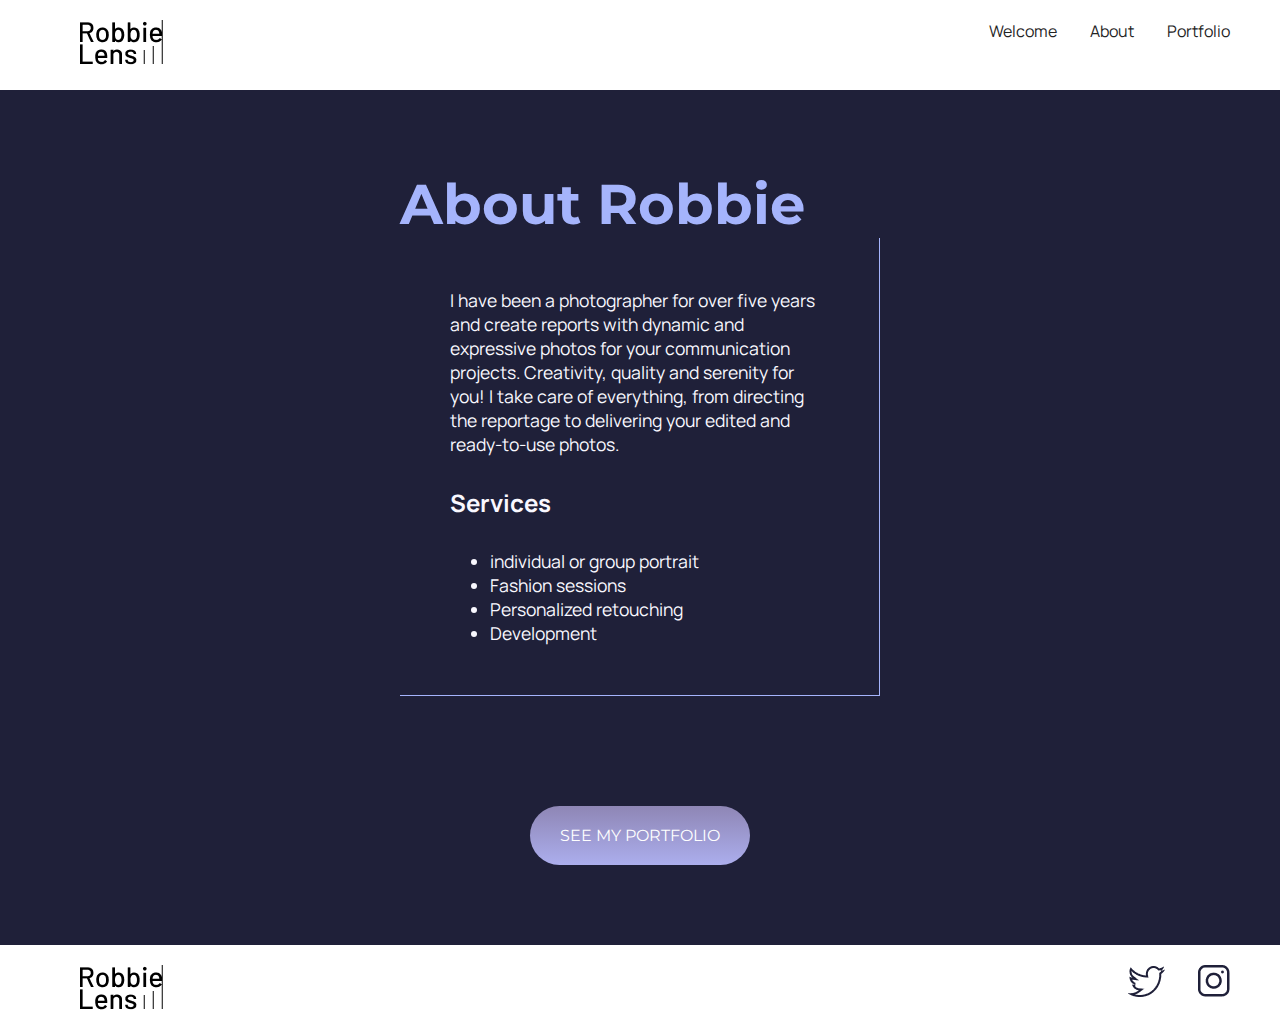
==== about.html @ 771d9472 "BUILD: split CSS file" ====
<!DOCTYPE html>
<html lang="en">

<head>
  <meta charset="utf-8" />
  <title>About - Robbie Lens Photographie</title>
  <link href="style/style.css" rel="stylesheet" />
  <link href="style/about.css" rel="stylesheet" />
  <!--Montserrat & Manrope Polices from Google Fonts-->
  <link rel="preconnect" href="https://fonts.googleapis.com" />
  <link rel="preconnect" href="https://fonts.gstatic.com" crossorigin />
  <link href="https://fonts.googleapis.com/css2?family=Manrope&family=Montserrat&display=swap" rel="stylesheet" />
</head>

<body>
  <!--Header Part-->
  <header>
    <!--Navigation Part for extern links-->
    <nav>
      <a href="index.html" class="links_icon">
        <img src="images/logo.png" alt="Logo Robbie Lens" />
      </a>

      <div>
        <a href="index.html">Welcome</a>
        <a href="about.html">About</a>
        <a href="portfolio.html">Portfolio</a>
      </div>
    </nav>
  </header>

  <!--Content Part (main)-->
  <main class="about_main">
    <section>
      <h1>About Robbie</h1>
      <div class="border_content">
        <p>
          I have been a photographer for over five years and create reports
          with dynamic and expressive photos for your communication projects.
          Creativity, quality and serenity for you! I take care of everything,
          from directing the reportage to delivering your edited and
          ready-to-use photos.
        </p>
        <h2>Services</h2>
        <ul>
          <li>individual or group portrait</li>
          <li>Fashion sessions</li>
          <li>Personalized retouching</li>
          <li>Development</li>
        </ul>
      </div>

      <div>
        <a href="" class="cta">SEE MY PORTFOLIO</a>
      </div>
    </section>
  </main>

  <!--Footer Part-->
  <footer>
    <a href="index.html" class="links_icon">
      <img src="images/logo.png" alt="Logo Robbie Lens" />
    </a>

    <div>
      <a target="_blank" href="https://twitter.com/" class="links_icon">
        <img src="images/twitter.png" alt="Logo Twitter" />
      </a>
      <a target="_blank" href="https://www.instagram.com/" class="links_icon">
        <img src="images/instagram.png" alt="Logo Instagram" />
      </a>
    </div>
  </footer>
</body>

</html>
---- style/style.css ----
* {
  margin: 0;
}

body {
  font-family: "Manrope", sans-serif;
  font-size: 1em;
  background-color: #1f2039;
}

a {
  color: #242424;
  text-decoration: none;
}

em {
  color: #a5b4fc;
  font-style: normal;
}

h1 {
  font-size: 3.5em;
  color: #a5b4fc;
  font-family: "Montserrat", sans-serif;
}

h2 {
  color: #f9f8ff;
}

p,
li {
  font-size: 1.1em;
  font-family: "Manrope", sans-serif;
  color: #f9f8ff;
}

header,
footer {
  background-color: white;
  padding: 20px 50px;
}

.cta {
  display: inline-block;
  background: linear-gradient(#8e86b5, #acaeed);
  color: white;
  font-family: "Montserrat", sans-serif;
  border-radius: 50px;
  padding: 20px 30px;
  margin-top: 30px;
}

a:hover {
  text-decoration: underline;
}

.cta:hover {
  background: linear-gradient(#696484, #8788ba);
  text-decoration: none;
}

.links_icon {
  margin-left: 30px;
}

header img:hover {
  opacity: 0.5;
}

footer img:hover {
  opacity: 0.5;
}

section {
  padding: 80px;
}

footer,
nav {
  display: flex;
  flex-direction: row;
  justify-content: space-between;
}

nav a {
  margin-left: 30px;
}
---- style/about.css ----
/*Add a Border line*/
.border_content {
  border-right: 1px solid #a5b4fc;
  border-bottom: 1px solid #a5b4fc;
  padding: 50px;
  margin-bottom: 80px;
}

.border_content_startPage {
  padding: 50px;
}

.border_content_startPage p {
  margin-top: 50px;
}

.border_content h2 {
  margin-top: 30px;
}

.border_content ul {
  margin-top: 30px;
}

.border_content + div {
  text-align: center;
}

.about_main {
  width: 50%;
  margin: auto;
}

.border_content:hover {
  text-decoration: none;
  background: linear-gradient(#696484, #8788ba);
}
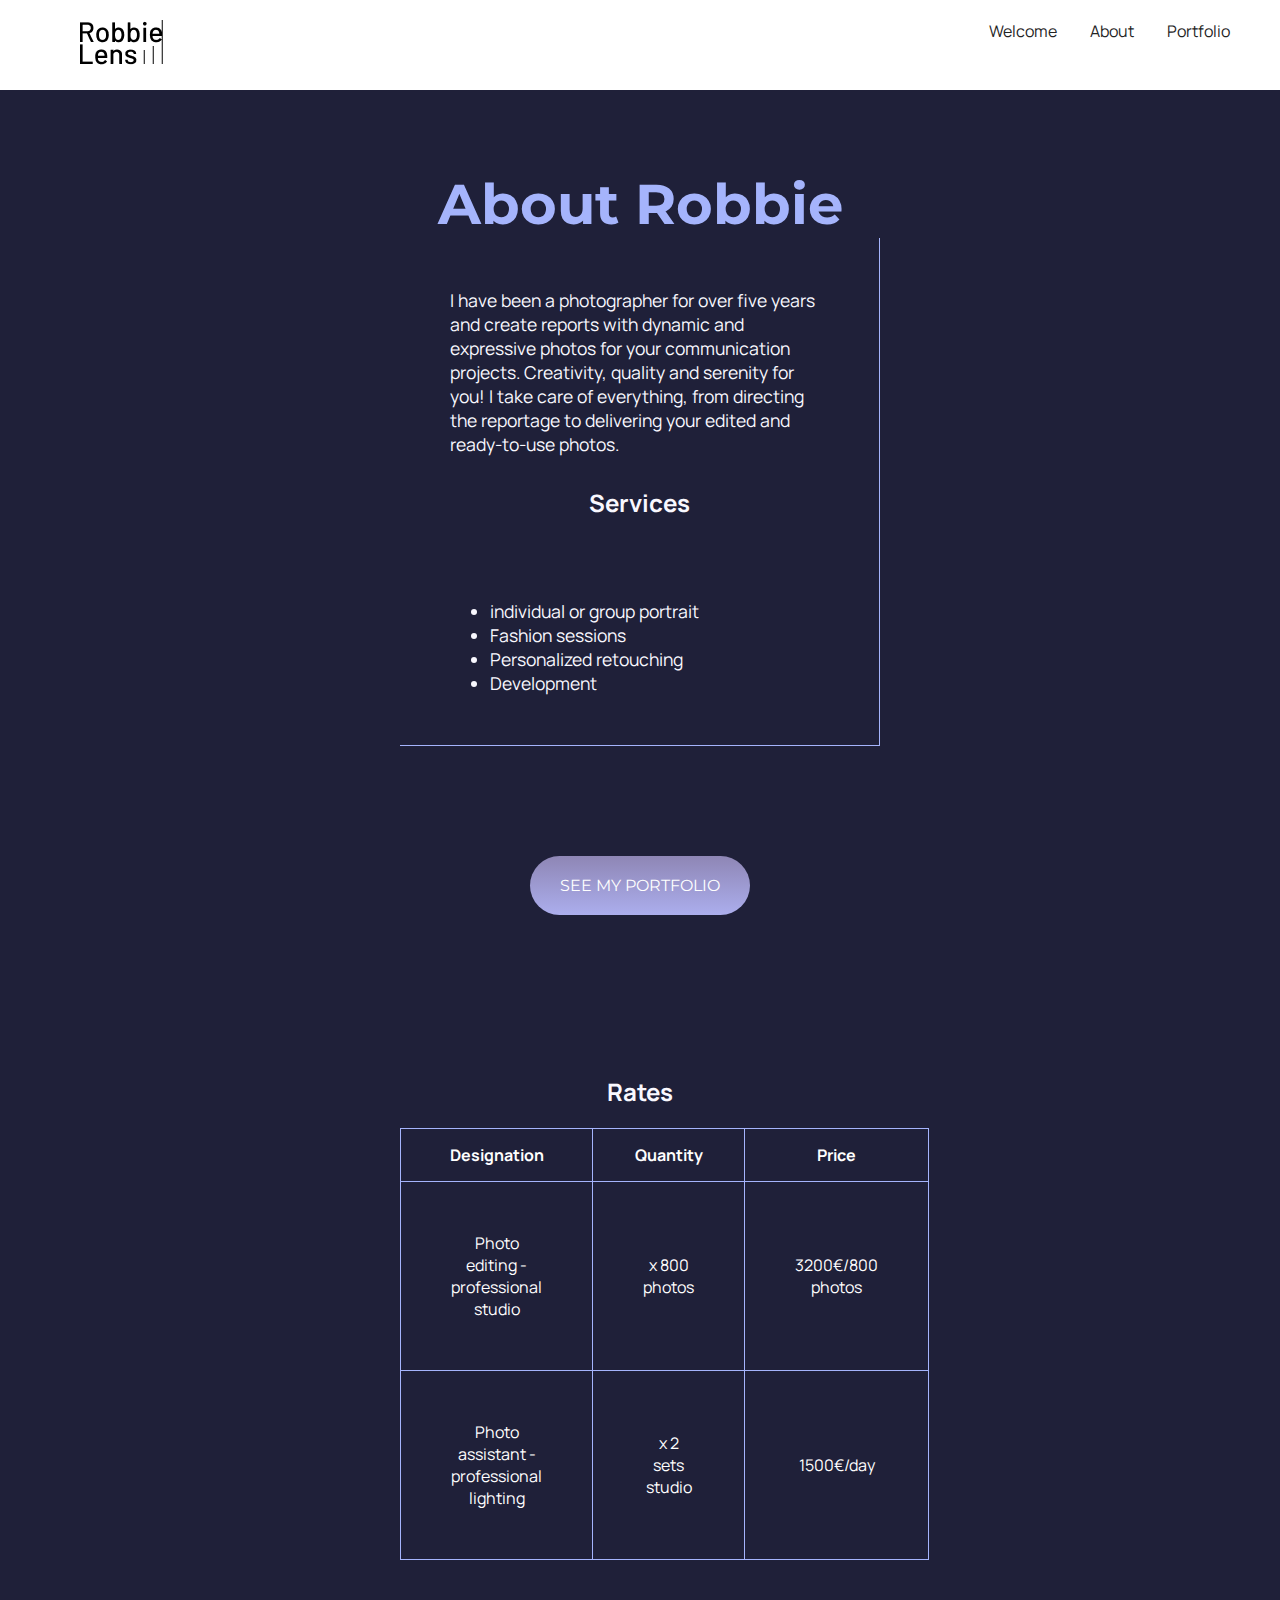
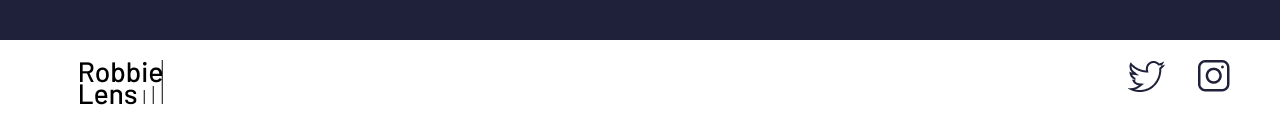
==== commit fbcafbb2: "ADD: Table about the different  plan's rates" ====
--- a/about.html
+++ b/about.html
@@ -54,6 +54,35 @@
         <a href="" class="cta">SEE MY PORTFOLIO</a>
       </div>
     </section>
+
+    <section class="section_rates">
+      <h2>Rates</h2>
+      <table>
+        <thead>
+          <tr>
+            <th>Designation</th>
+            <th>Quantity</th>
+            <th>Price</th>
+          </tr>
+        </thead>
+        <tbody>
+          <tr>
+            <td>Photo editing -
+              professional studio</td>
+            <td>x 800 photos</td>
+            <td>3200€/800 photos</td>
+          </tr>
+          <tr>
+            <td>Photo assistant -
+              professional lighting
+            </td>
+            <td>x 2 sets studio</td>
+            <td>1500€/day</td>
+          </tr>
+        </tbody>
+      </table>
+
+    </section>
   </main>
 
   <!--Footer Part-->
--- a/style/about.css
+++ b/style/about.css
@@ -35,3 +35,35 @@
   text-decoration: none;
   background: linear-gradient(#696484, #8788ba);
 }
+
+table {
+  color: white;
+  text-align: center;
+  width: 20%;
+  border-collapse: collapse;
+  margin: auto;
+}
+
+td,
+th {
+  padding: 15px;
+  border: 1px solid #a5b4fc;
+}
+
+td {
+  padding: 50px;
+}
+
+.section_rates h2 {
+  margin-bottom: 20px;
+  text-align: center;
+}
+
+h2 {
+  margin-bottom: 80px;
+}
+
+h1,
+h2 {
+  text-align: center;
+}
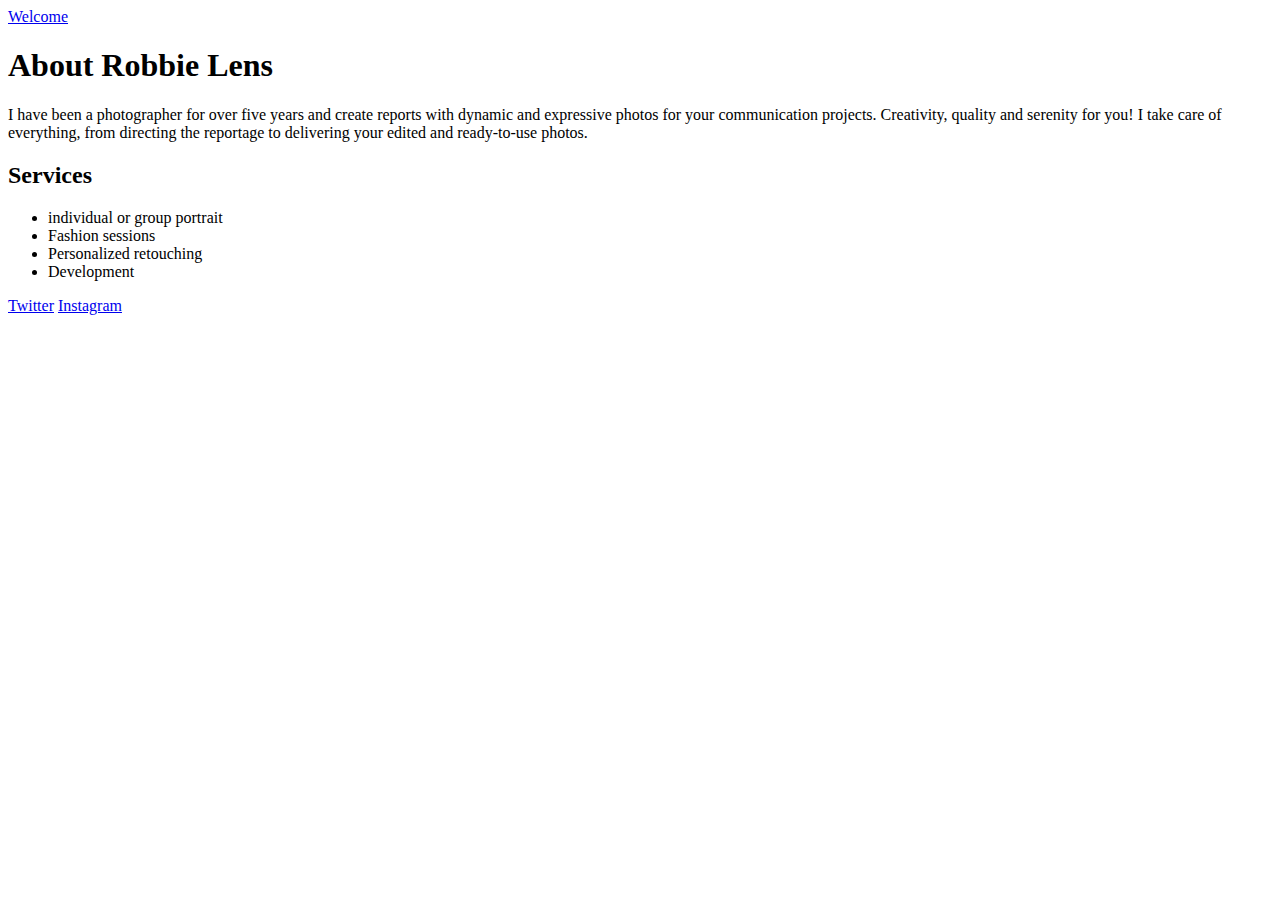
==== commit 88410148: "Merge pull request #1 from franckfotsing/P1_Add_Hypertext_Links" ====
--- a/about.html
+++ b/about.html
@@ -2,104 +2,30 @@
 <html lang="en">
 
 <head>
-  <meta charset="utf-8" />
-  <title>About - Robbie Lens Photographie</title>
-  <link href="style/style.css" rel="stylesheet" />
-  <link href="style/about.css" rel="stylesheet" />
-  <!--Montserrat & Manrope Polices from Google Fonts-->
-  <link rel="preconnect" href="https://fonts.googleapis.com" />
-  <link rel="preconnect" href="https://fonts.gstatic.com" crossorigin />
-  <link href="https://fonts.googleapis.com/css2?family=Manrope&family=Montserrat&display=swap" rel="stylesheet" />
+    <meta charset="utf-8">
+    <title>About - Robbie Lens Photographie</title>
 </head>
 
 <body>
-  <!--Header Part-->
-  <header>
-    <!--Navigation Part for extern links-->
-    <nav>
-      <a href="index.html" class="links_icon">
-        <img src="images/logo.png" alt="Logo Robbie Lens" />
-      </a>
-
-      <div>
-        <a href="index.html">Welcome</a>
-        <a href="about.html">About</a>
-        <a href="portfolio.html">Portfolio</a>
-      </div>
-    </nav>
-  </header>
-
-  <!--Content Part (main)-->
-  <main class="about_main">
-    <section>
-      <h1>About Robbie</h1>
-      <div class="border_content">
-        <p>
-          I have been a photographer for over five years and create reports
-          with dynamic and expressive photos for your communication projects.
-          Creativity, quality and serenity for you! I take care of everything,
-          from directing the reportage to delivering your edited and
-          ready-to-use photos.
-        </p>
-        <h2>Services</h2>
-        <ul>
-          <li>individual or group portrait</li>
-          <li>Fashion sessions</li>
-          <li>Personalized retouching</li>
-          <li>Development</li>
-        </ul>
-      </div>
-
-      <div>
-        <a href="" class="cta">SEE MY PORTFOLIO</a>
-      </div>
-    </section>
-
-    <section class="section_rates">
-      <h2>Rates</h2>
-      <table>
-        <thead>
-          <tr>
-            <th>Designation</th>
-            <th>Quantity</th>
-            <th>Price</th>
-          </tr>
-        </thead>
-        <tbody>
-          <tr>
-            <td>Photo editing -
-              professional studio</td>
-            <td>x 800 photos</td>
-            <td>3200€/800 photos</td>
-          </tr>
-          <tr>
-            <td>Photo assistant -
-              professional lighting
-            </td>
-            <td>x 2 sets studio</td>
-            <td>1500€/day</td>
-          </tr>
-        </tbody>
-      </table>
-
-    </section>
-  </main>
-
-  <!--Footer Part-->
-  <footer>
-    <a href="index.html" class="links_icon">
-      <img src="images/logo.png" alt="Logo Robbie Lens" />
-    </a>
-
-    <div>
-      <a target="_blank" href="https://twitter.com/" class="links_icon">
-        <img src="images/twitter.png" alt="Logo Twitter" />
-      </a>
-      <a target="_blank" href="https://www.instagram.com/" class="links_icon">
-        <img src="images/instagram.png" alt="Logo Instagram" />
-      </a>
-    </div>
-  </footer>
+    <a href="index.html">Welcome</a>
+    <h1>About Robbie Lens</h1>
+    <p>
+        I have been a photographer for over five years 
+        and create reports with dynamic and expressive 
+        photos for your communication projects. Creativity, 
+        quality and serenity for you! I take care of everything, 
+        from directing the reportage to delivering your edited 
+        and ready-to-use photos.
+    </p>
+    <h2>Services</h2>
+    <ul>
+        <li>individual or group portrait</li>
+        <li>Fashion sessions</li>
+        <li>Personalized retouching</li>
+        <li>Development</li>
+    </ul>
+    <a target="_blank" href="https://twitter.com">Twitter</a>
+    <a target="_blank" href="https://instagram.com">Instagram</a>
 </body>
 
 </html>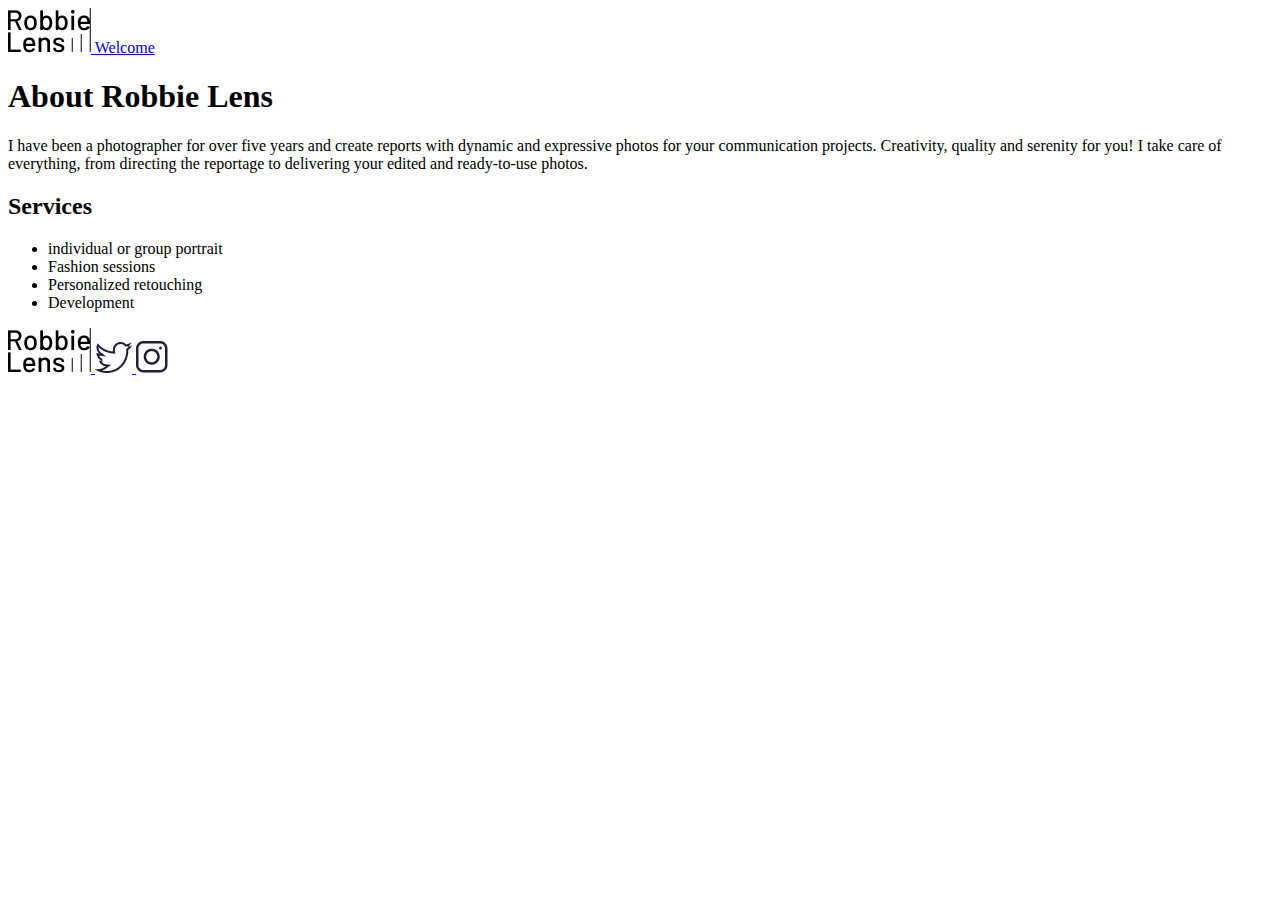
==== commit a3d4be2a: "Merge pull request #2 from franckfotsing/P1_Add_icon_images" ====
--- a/about.html
+++ b/about.html
@@ -7,6 +7,9 @@
 </head>
 
 <body>
+    <a href="index.html">
+        <img src="images/logo.png" alt="Logo Robbie Lens">
+    </a>
     <a href="index.html">Welcome</a>
     <h1>About Robbie Lens</h1>
     <p>
@@ -24,8 +27,15 @@
         <li>Personalized retouching</li>
         <li>Development</li>
     </ul>
-    <a target="_blank" href="https://twitter.com">Twitter</a>
-    <a target="_blank" href="https://instagram.com">Instagram</a>
+    <a href="index.html">
+        <img src="images/logo.png" alt="Logo Robbie Lens">
+    </a>
+    <a target="_blank" href="https://twitter.com/">
+        <img src="images/twitter.png" alt="Logo Twitter">
+    </a>
+    <a target="_blank" href="https://www.instagram.com/">
+        <img src="images/instagram.png" alt="Logo Instagram">
+    </a>
 </body>
 
 </html>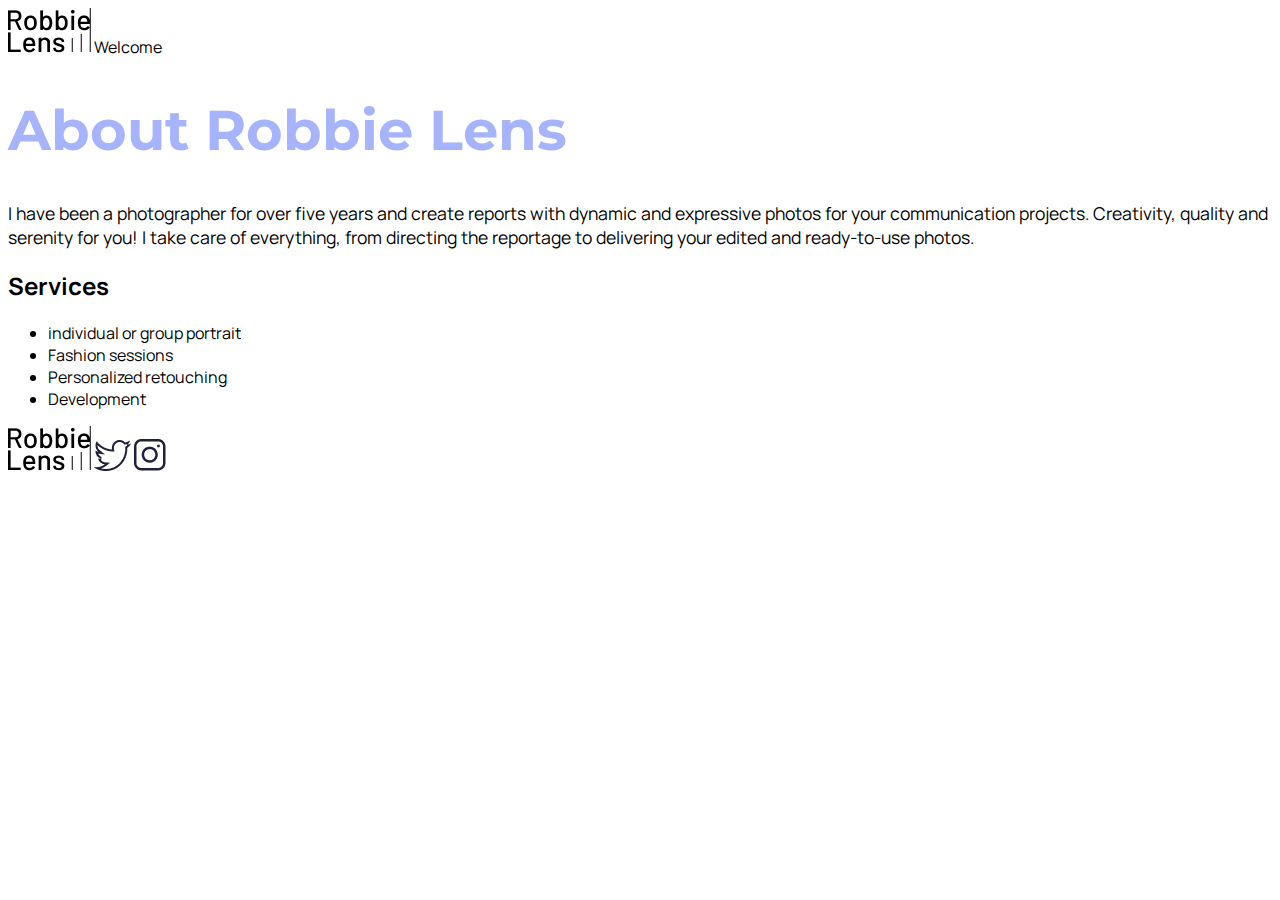
==== commit 8ac09852: "Merge pull request #3 from franckfotsing/P2_Add_CSS_file" ====
--- a/about.html
+++ b/about.html
@@ -4,13 +4,20 @@
 <head>
     <meta charset="utf-8">
     <title>About - Robbie Lens Photographie</title>
+    <link href="style.css" rel="stylesheet">
+    <!--Montserrat & Manrope Polices from Google Fonts-->
+    <link rel="preconnect" href="https://fonts.googleapis.com">
+    <link rel="preconnect" href="https://fonts.gstatic.com" crossorigin>
+    <link href="https://fonts.googleapis.com/css2?family=Manrope&family=Montserrat&display=swap" rel="stylesheet">
 </head>
 
 <body>
-    <a href="index.html">
-        <img src="images/logo.png" alt="Logo Robbie Lens">
-    </a>
-    <a href="index.html">Welcome</a>
+    <div>
+        <a href="index.html">
+            <img src="images/logo.png" alt="Logo Robbie Lens">
+        </a>
+        <a href="index.html">Welcome</a>
+    </div>
     <h1>About Robbie Lens</h1>
     <p>
         I have been a photographer for over five years 
@@ -27,15 +34,17 @@
         <li>Personalized retouching</li>
         <li>Development</li>
     </ul>
-    <a href="index.html">
-        <img src="images/logo.png" alt="Logo Robbie Lens">
-    </a>
-    <a target="_blank" href="https://twitter.com/">
-        <img src="images/twitter.png" alt="Logo Twitter">
-    </a>
-    <a target="_blank" href="https://www.instagram.com/">
-        <img src="images/instagram.png" alt="Logo Instagram">
-    </a>
+    <div>
+        <a href="index.html">
+            <img src="images/logo.png" alt="Logo Robbie Lens">
+        </a>
+        <a target="_blank" href="https://twitter.com/">
+            <img src="images/twitter.png" alt="Logo Twitter">
+        </a>
+        <a target="_blank" href="https://www.instagram.com/">
+            <img src="images/instagram.png" alt="Logo Instagram">
+        </a>
+    </div>
 </body>
 
 </html>--- a/style.css
+++ b/style.css
@@ -0,0 +1,25 @@
+a {
+    color: black;
+    text-decoration: none;
+}
+
+em {
+    color: #A5B4FC;
+    font-style: normal;
+}
+
+h1 {
+    font-size: 3.5em;
+    color: #A5B4FC;
+    font-family: 'Montserrat', sans-serif;
+}
+
+p {
+    font-size: 1.1em;
+    font-family: 'Manrope', sans-serif;
+}
+
+body {
+    font-family: 'Manrope', sans-serif;
+    font-size: 1em;
+}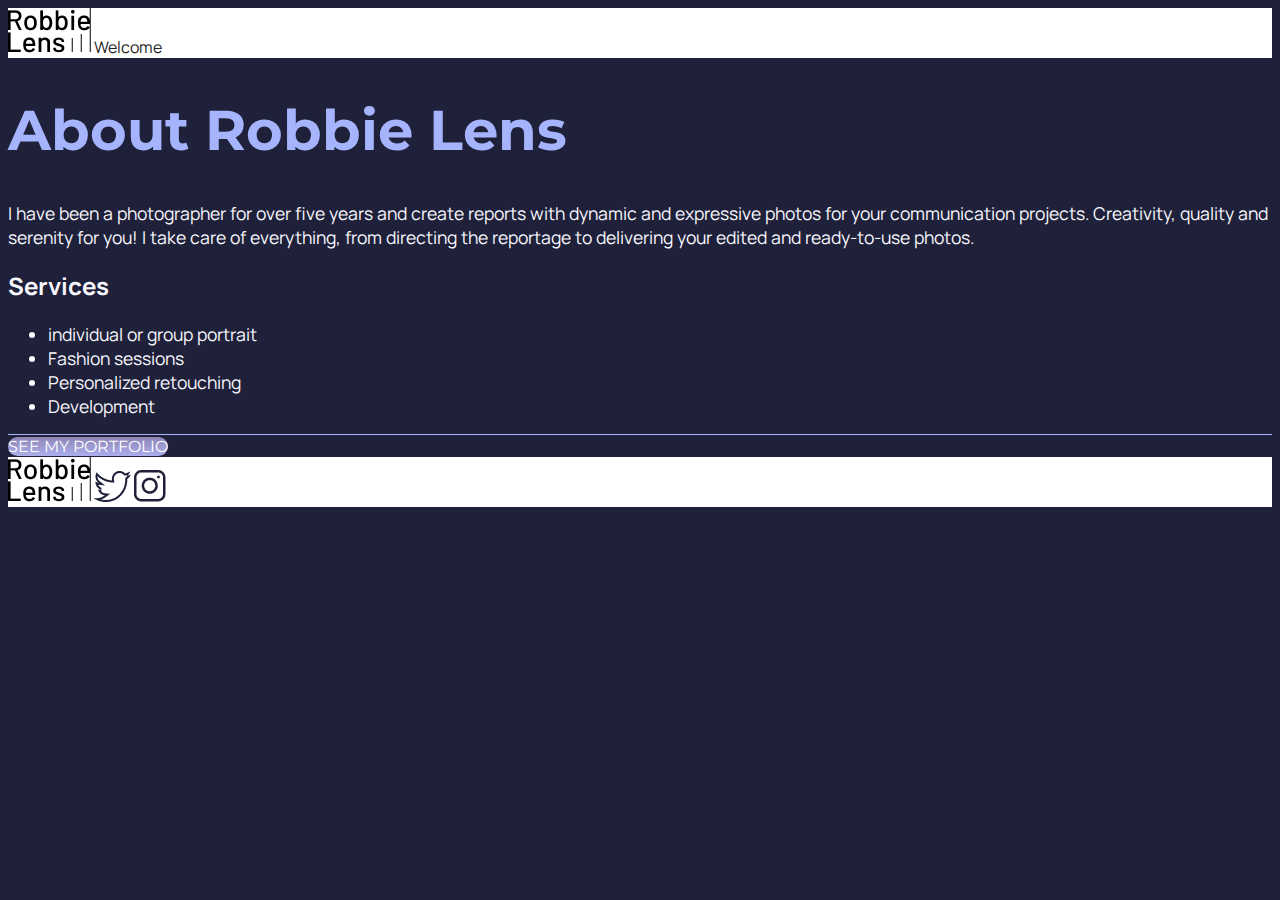
==== commit 1b020cb4: "Merge pull request #4 from franckfotsing/P3_Set_Structure_page" ====
--- a/about.html
+++ b/about.html
@@ -1,50 +1,70 @@
 <!DOCTYPE html>
 <html lang="en">
+  <head>
+    <meta charset="utf-8" />
+    <title>About - Robbie Lens Photographie</title>
+    <link href="style.css" rel="stylesheet" />
+    <!--Montserrat & Manrope Polices from Google Fonts-->
+    <link rel="preconnect" href="https://fonts.googleapis.com" />
+    <link rel="preconnect" href="https://fonts.gstatic.com" crossorigin />
+    <link
+      href="https://fonts.googleapis.com/css2?family=Manrope&family=Montserrat&display=swap"
+      rel="stylesheet"
+    />
+  </head>
 
-<head>
-    <meta charset="utf-8">
-    <title>About - Robbie Lens Photographie</title>
-    <link href="style.css" rel="stylesheet">
-    <!--Montserrat & Manrope Polices from Google Fonts-->
-    <link rel="preconnect" href="https://fonts.googleapis.com">
-    <link rel="preconnect" href="https://fonts.gstatic.com" crossorigin>
-    <link href="https://fonts.googleapis.com/css2?family=Manrope&family=Montserrat&display=swap" rel="stylesheet">
-</head>
+  <body>
+    <!--Header Part-->
+    <header>
+      <!--Navigation Part for extern links-->
+      <nav>
+        <div class="body_header">
+          <a href="index.html">
+            <img src="images/logo.png" alt="Logo Robbie Lens" />
+          </a>
+          <a href="index.html">Welcome</a>
+        </div>
+      </nav>
+    </header>
 
-<body>
-    <div>
+    <!--Content Part (main)-->
+    <main>
+      <h1>About Robbie Lens</h1>
+      <div class="border_content">
+        <p>
+          I have been a photographer for over five years and create reports with
+          dynamic and expressive photos for your communication projects.
+          Creativity, quality and serenity for you! I take care of everything,
+          from directing the reportage to delivering your edited and
+          ready-to-use photos.
+        </p>
+        <h2>Services</h2>
+        <ul>
+          <li>individual or group portrait</li>
+          <li>Fashion sessions</li>
+          <li>Personalized retouching</li>
+          <li>Development</li>
+        </ul>
+      </div>
+
+      <div>
+        <a href="" class="body_extra_links">SEE MY PORTFOLIO</a>
+      </div>
+    </main>
+
+    <!--Footer Part-->
+    <footer>
+      <div class="body_footer">
         <a href="index.html">
-            <img src="images/logo.png" alt="Logo Robbie Lens">
-        </a>
-        <a href="index.html">Welcome</a>
-    </div>
-    <h1>About Robbie Lens</h1>
-    <p>
-        I have been a photographer for over five years 
-        and create reports with dynamic and expressive 
-        photos for your communication projects. Creativity, 
-        quality and serenity for you! I take care of everything, 
-        from directing the reportage to delivering your edited 
-        and ready-to-use photos.
-    </p>
-    <h2>Services</h2>
-    <ul>
-        <li>individual or group portrait</li>
-        <li>Fashion sessions</li>
-        <li>Personalized retouching</li>
-        <li>Development</li>
-    </ul>
-    <div>
-        <a href="index.html">
-            <img src="images/logo.png" alt="Logo Robbie Lens">
+          <img src="images/logo.png" alt="Logo Robbie Lens" />
         </a>
         <a target="_blank" href="https://twitter.com/">
-            <img src="images/twitter.png" alt="Logo Twitter">
+          <img src="images/twitter.png" alt="Logo Twitter" />
         </a>
         <a target="_blank" href="https://www.instagram.com/">
-            <img src="images/instagram.png" alt="Logo Instagram">
+          <img src="images/instagram.png" alt="Logo Instagram" />
         </a>
-    </div>
-</body>
-
-</html>+      </div>
+    </footer>
+  </body>
+</html>
--- a/style.css
+++ b/style.css
@@ -1,5 +1,5 @@
 a {
-    color: black;
+    color: #242424;
     text-decoration: none;
 }
 
@@ -14,12 +14,57 @@
     font-family: 'Montserrat', sans-serif;
 }
 
-p {
+h2 {
+    color: #f9f8ff;
+  }  
+
+p,
+li {
     font-size: 1.1em;
     font-family: 'Manrope', sans-serif;
+    color: #f9f8ff;
 }
 
 body {
     font-family: 'Manrope', sans-serif;
     font-size: 1em;
+    background-color: #1F2039;
+}
+
+header,
+footer {
+    background-color: white;
+}
+
+.body_extra_links {
+    background: linear-gradient(#8e86b5, #acaeed);
+    color: white;
+    font-family: 'Montserrat', sans-serif;
+    border-radius: 50px;
+}
+
+/*Add a Border line*/
+.border_content {
+    border-right: 1px solid, #A5B4FC;
+    border-bottom: 1px solid #A5B4FC;
+
+}
+
+/*Add some dynamics interactions*/
+
+a:hover {
+    text-decoration: underline;
+}
+
+.border_content:hover {
+    text-decoration: none;
+    background: linear-gradient(#696484, #8788BA );
+}
+
+header img:hover {
+    opacity: 0.5;
+}
+
+footer img:hover {
+    opacity: 0.5;
 }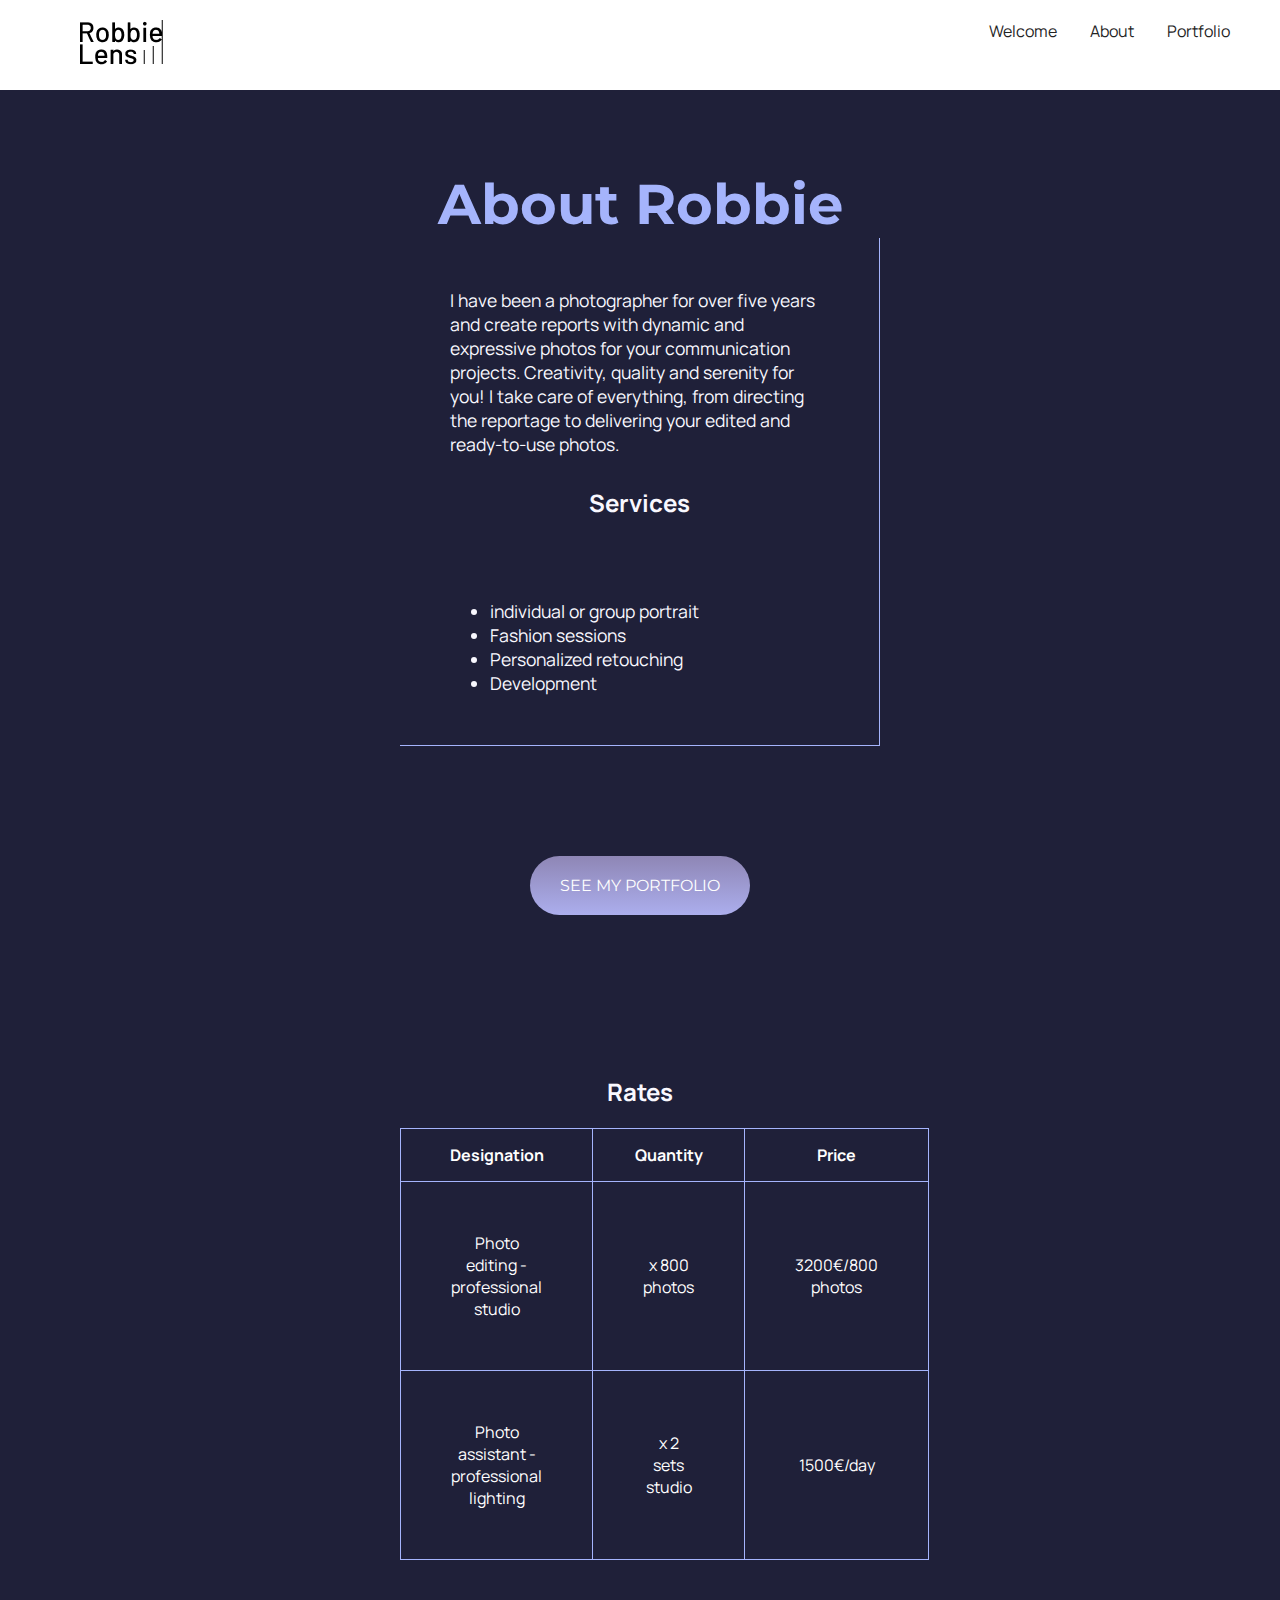
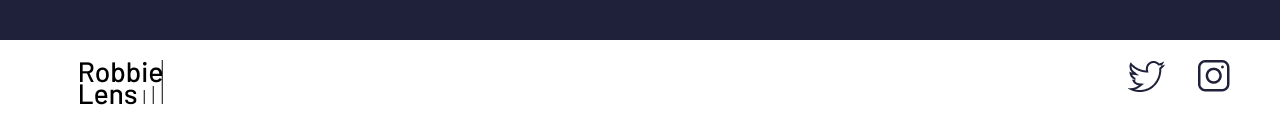
==== commit 5b6cb01e: "Merge pull request #5 from franckfotsing/P4_Set_Tables" ====
--- a/about.html
+++ b/about.html
@@ -1,39 +1,42 @@
 <!DOCTYPE html>
 <html lang="en">
-  <head>
-    <meta charset="utf-8" />
-    <title>About - Robbie Lens Photographie</title>
-    <link href="style.css" rel="stylesheet" />
-    <!--Montserrat & Manrope Polices from Google Fonts-->
-    <link rel="preconnect" href="https://fonts.googleapis.com" />
-    <link rel="preconnect" href="https://fonts.gstatic.com" crossorigin />
-    <link
-      href="https://fonts.googleapis.com/css2?family=Manrope&family=Montserrat&display=swap"
-      rel="stylesheet"
-    />
-  </head>
 
-  <body>
-    <!--Header Part-->
-    <header>
-      <!--Navigation Part for extern links-->
-      <nav>
-        <div class="body_header">
-          <a href="index.html">
-            <img src="images/logo.png" alt="Logo Robbie Lens" />
-          </a>
-          <a href="index.html">Welcome</a>
-        </div>
-      </nav>
-    </header>
+<head>
+  <meta charset="utf-8" />
+  <title>About - Robbie Lens Photographie</title>
+  <link href="style/style.css" rel="stylesheet" />
+  <link href="style/about.css" rel="stylesheet" />
+  <!--Montserrat & Manrope Polices from Google Fonts-->
+  <link rel="preconnect" href="https://fonts.googleapis.com" />
+  <link rel="preconnect" href="https://fonts.gstatic.com" crossorigin />
+  <link href="https://fonts.googleapis.com/css2?family=Manrope&family=Montserrat&display=swap" rel="stylesheet" />
+</head>
 
-    <!--Content Part (main)-->
-    <main>
-      <h1>About Robbie Lens</h1>
+<body>
+  <!--Header Part-->
+  <header>
+    <!--Navigation Part for extern links-->
+    <nav>
+      <a href="index.html" class="links_icon">
+        <img src="images/logo.png" alt="Logo Robbie Lens" />
+      </a>
+
+      <div>
+        <a href="index.html">Welcome</a>
+        <a href="about.html">About</a>
+        <a href="portfolio.html">Portfolio</a>
+      </div>
+    </nav>
+  </header>
+
+  <!--Content Part (main)-->
+  <main class="about_main">
+    <section>
+      <h1>About Robbie</h1>
       <div class="border_content">
         <p>
-          I have been a photographer for over five years and create reports with
-          dynamic and expressive photos for your communication projects.
+          I have been a photographer for over five years and create reports
+          with dynamic and expressive photos for your communication projects.
           Creativity, quality and serenity for you! I take care of everything,
           from directing the reportage to delivering your edited and
           ready-to-use photos.
@@ -48,23 +51,55 @@
       </div>
 
       <div>
-        <a href="" class="body_extra_links">SEE MY PORTFOLIO</a>
+        <a href="portfolio.html" class="cta">SEE MY PORTFOLIO</a>
       </div>
-    </main>
+    </section>
 
-    <!--Footer Part-->
-    <footer>
-      <div class="body_footer">
-        <a href="index.html">
-          <img src="images/logo.png" alt="Logo Robbie Lens" />
-        </a>
-        <a target="_blank" href="https://twitter.com/">
-          <img src="images/twitter.png" alt="Logo Twitter" />
-        </a>
-        <a target="_blank" href="https://www.instagram.com/">
-          <img src="images/instagram.png" alt="Logo Instagram" />
-        </a>
-      </div>
-    </footer>
-  </body>
-</html>
+    <section class="section_rates">
+      <h2>Rates</h2>
+      <table>
+        <thead>
+          <tr>
+            <th>Designation</th>
+            <th>Quantity</th>
+            <th>Price</th>
+          </tr>
+        </thead>
+        <tbody>
+          <tr>
+            <td>Photo editing -
+              professional studio</td>
+            <td>x 800 photos</td>
+            <td>3200€/800 photos</td>
+          </tr>
+          <tr>
+            <td>Photo assistant -
+              professional lighting
+            </td>
+            <td>x 2 sets studio</td>
+            <td>1500€/day</td>
+          </tr>
+        </tbody>
+      </table>
+
+    </section>
+  </main>
+
+  <!--Footer Part-->
+  <footer>
+    <a href="index.html" class="links_icon">
+      <img src="images/logo.png" alt="Logo Robbie Lens" />
+    </a>
+
+    <div>
+      <a target="_blank" href="https://twitter.com/" class="links_icon">
+        <img src="images/twitter.png" alt="Logo Twitter" />
+      </a>
+      <a target="_blank" href="https://www.instagram.com/" class="links_icon">
+        <img src="images/instagram.png" alt="Logo Instagram" />
+      </a>
+    </div>
+  </footer>
+</body>
+
+</html>--- a/style/style.css
+++ b/style/style.css
@@ -0,0 +1,118 @@
+* {
+  margin: 0;
+}
+
+body {
+  font-family: "Manrope", sans-serif;
+  font-size: 1em;
+  background-color: #1f2039;
+}
+
+a {
+  color: #242424;
+  text-decoration: none;
+}
+
+em {
+  color: #a5b4fc;
+  font-style: normal;
+}
+
+h1 {
+  font-size: 3.5em;
+  color: #a5b4fc;
+  font-family: "Montserrat", sans-serif;
+}
+
+h2 {
+  color: #f9f8ff;
+}
+
+p,
+li {
+  font-size: 1.1em;
+  font-family: "Manrope", sans-serif;
+  color: #f9f8ff;
+}
+
+header,
+footer {
+  background-color: white;
+  padding: 20px 50px;
+}
+
+.cta {
+  display: inline-block;
+  background: linear-gradient(#8e86b5, #acaeed);
+  color: white;
+  font-family: "Montserrat", sans-serif;
+  border-radius: 50px;
+  padding: 20px 30px;
+  margin-top: 30px;
+}
+
+a:hover {
+  text-decoration: underline;
+}
+
+.cta:hover {
+  background: linear-gradient(#696484, #8788ba);
+  text-decoration: none;
+}
+
+.links_icon {
+  margin-left: 30px;
+}
+
+header img:hover {
+  opacity: 0.5;
+}
+
+footer img:hover {
+  opacity: 0.5;
+}
+
+section {
+  padding: 80px;
+}
+
+footer,
+nav {
+  display: flex;
+  flex-direction: row;
+  justify-content: space-between;
+}
+
+nav a {
+  margin-left: 30px;
+}
+
+@media screen and (max-width: 996px) {
+  header nav {
+    flex-direction: column;
+    align-items: center;
+    justify-content: center;
+  }
+
+  header nav img {
+    margin-bottom: 20px;
+  }
+
+  header,
+  footer {
+    padding: 20px 20px;
+  }
+
+  h1 {
+    font-size: 2em;
+  }
+
+  section {
+    padding: 50px 20px 50px 20px;
+  }
+
+  nav a {
+    margin-left: 10px;
+    margin-right: 10px;
+  }
+}
--- a/style/about.css
+++ b/style/about.css
@@ -0,0 +1,83 @@
+/*Add a Border line*/
+.border_content {
+  border-right: 1px solid #a5b4fc;
+  border-bottom: 1px solid #a5b4fc;
+  padding: 50px;
+  margin-bottom: 80px;
+}
+
+.border_content_startPage {
+  padding: 50px;
+}
+
+.border_content h2 {
+  margin-top: 30px;
+}
+
+.border_content ul {
+  margin-top: 30px;
+}
+
+.border_content + div {
+  text-align: center;
+}
+
+.about_main {
+  width: 50%;
+  margin: auto;
+}
+
+.border_content:hover {
+  text-decoration: none;
+  background: linear-gradient(#696484, #8788ba);
+}
+
+table {
+  color: white;
+  text-align: center;
+  width: 20%;
+  border-collapse: collapse;
+  margin: auto;
+}
+
+td,
+th {
+  padding: 15px;
+  border: 1px solid #a5b4fc;
+}
+
+td {
+  padding: 50px;
+}
+
+.section_rates h2 {
+  margin-bottom: 20px;
+  text-align: center;
+}
+
+h2 {
+  margin-bottom: 80px;
+}
+
+h1,
+h2 {
+  text-align: center;
+}
+
+@media screen and (max-width: 996px) {
+  .section_rates {
+    display: none;
+  }
+
+  .border_content {
+    border-right: none;
+    border-bottom: none;
+    justify-content: center;
+    width: 100%;
+    margin-left: 0;
+  }
+
+  .border_content + div {
+    text-align: left;
+  }
+}
